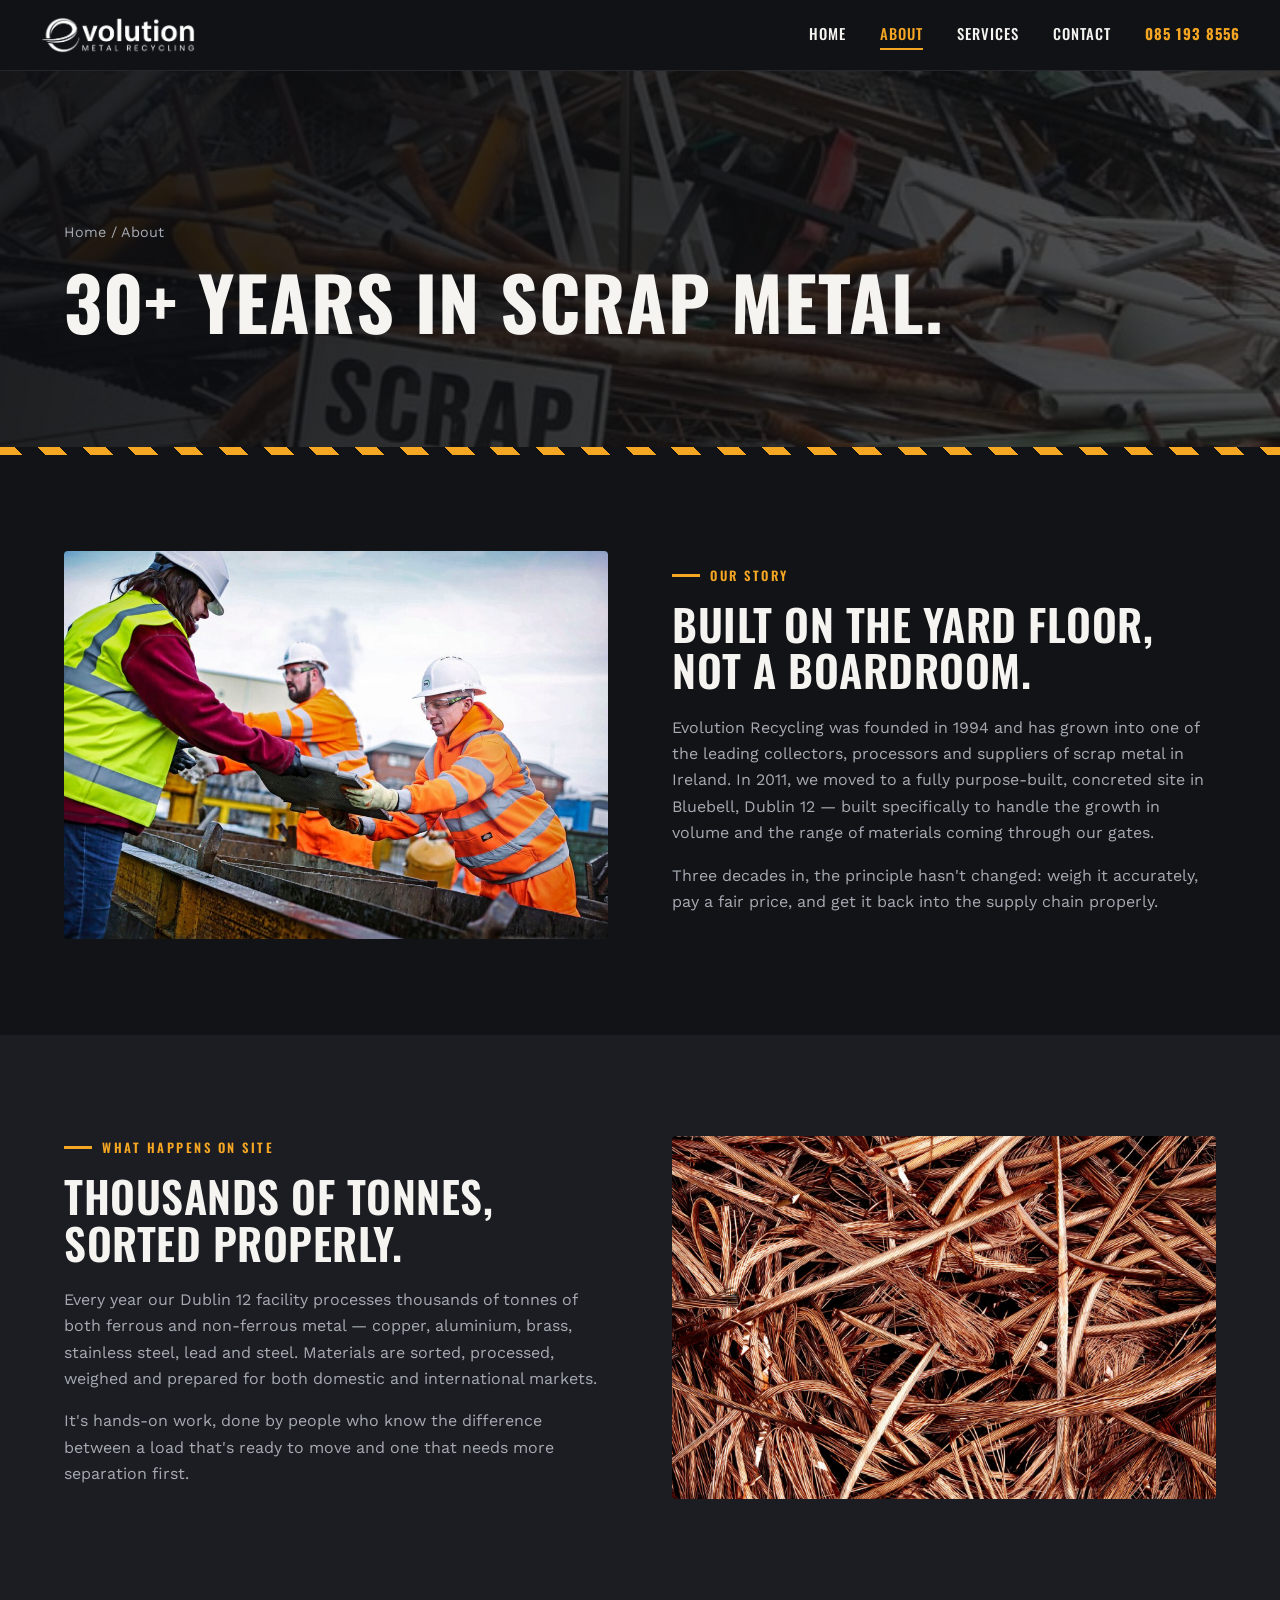
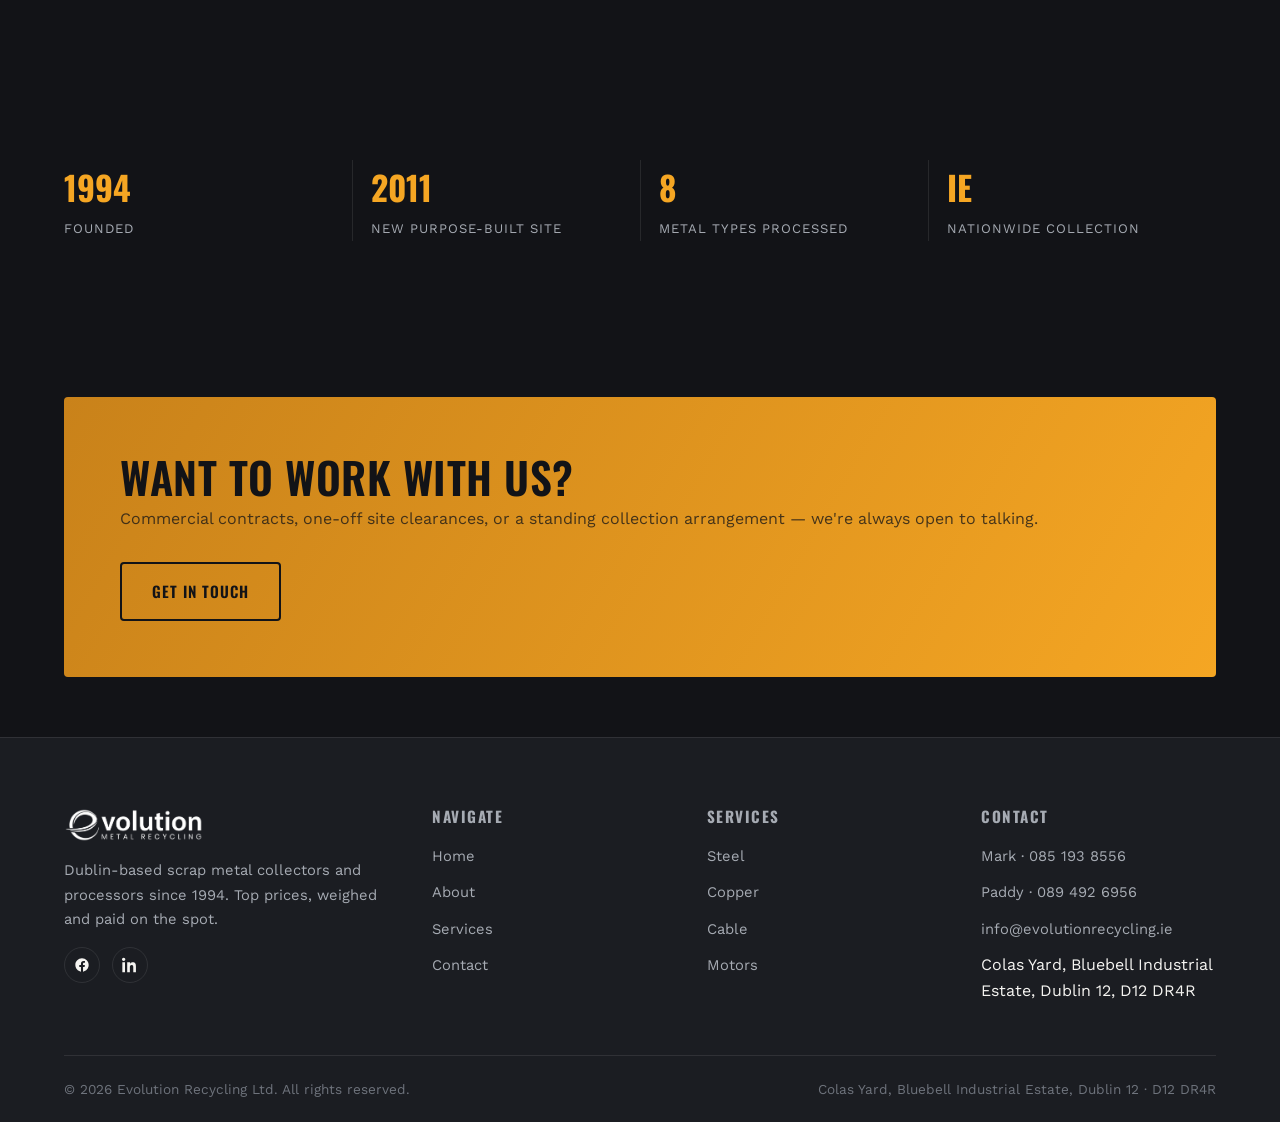
==== about.html @ e6609562 "Initial redesign: bold industrial static site prototype Home, About, Services, Contact pages with ne" ====
<!DOCTYPE html>
<html lang="en-IE">
<head>
<meta charset="UTF-8">
<meta name="viewport" content="width=device-width, initial-scale=1.0">
<title>About Us | Evolution Recycling</title>
<meta name="description" content="Evolution Recycling Ltd — family-run scrap metal collectors and processors trading in Dublin since 1994, now one of Ireland's leading suppliers of scrap metal.">
<link rel="icon" href="assets/favicon.png">
<link rel="preconnect" href="https://fonts.googleapis.com">
<link href="https://fonts.googleapis.com/css2?family=Oswald:wght@500;600;700&family=Work+Sans:wght@400;500;600&display=swap" rel="stylesheet">
<link rel="stylesheet" href="css/styles.css">
</head>
<body>

<header class="site-header">
  <div class="container site-header__inner">
    <a href="index.html" class="logo"><img src="assets/logo-white.png" alt="Evolution Recycling"></a>
    <nav>
      <ul class="nav-links" id="navLinks">
        <li><a href="index.html">Home</a></li>
        <li><a href="about.html" class="active">About</a></li>
        <li><a href="services.html">Services</a></li>
        <li><a href="contact.html">Contact</a></li>
        <li><a href="tel:0851938556" class="nav-phone">085 193 8556</a></li>
      </ul>
    </nav>
    <button class="nav-toggle" id="navToggle" aria-label="Toggle menu"><span></span><span></span><span></span></button>
  </div>
</header>

<section class="page-header">
  <div class="container">
    <p class="breadcrumb"><a href="index.html">Home</a> / About</p>
    <h1>30+ Years in Scrap Metal.</h1>
  </div>
</section>
<div class="hazard-bar"></div>

<section class="section">
  <div class="container">
    <div class="split reveal">
      <div class="split__media"><img src="assets/about-yard.jpg" alt="Evolution Recycling yard, Dublin 12"></div>
      <div>
        <p class="eyebrow">Our Story</p>
        <h2>Built on the Yard Floor, Not a Boardroom.</h2>
        <p>Evolution Recycling was founded in 1994 and has grown into one of the leading collectors, processors and suppliers of scrap metal in Ireland. In 2011, we moved to a fully purpose-built, concreted site in Bluebell, Dublin 12 — built specifically to handle the growth in volume and the range of materials coming through our gates.</p>
        <p>Three decades in, the principle hasn't changed: weigh it accurately, pay a fair price, and get it back into the supply chain properly.</p>
      </div>
    </div>
  </div>
</section>

<section class="section section--alt">
  <div class="container">
    <div class="split reverse reveal">
      <div class="split__media"><img src="assets/about-team.jpg" alt="Evolution Recycling team processing scrap"></div>
      <div>
        <p class="eyebrow">What Happens On Site</p>
        <h2>Thousands of Tonnes, Sorted Properly.</h2>
        <p>Every year our Dublin 12 facility processes thousands of tonnes of both ferrous and non-ferrous metal — copper, aluminium, brass, stainless steel, lead and steel. Materials are sorted, processed, weighed and prepared for both domestic and international markets.</p>
        <p>It's hands-on work, done by people who know the difference between a load that's ready to move and one that needs more separation first.</p>
      </div>
    </div>
  </div>
</section>

<section class="section">
  <div class="container">
    <div class="hero__stats reveal" style="border-top:none;padding-top:0;">
      <div><span class="stat-num">1994</span><span class="stat-label">Founded</span></div>
      <div><span class="stat-num">2011</span><span class="stat-label">New Purpose-Built Site</span></div>
      <div><span class="stat-num">8</span><span class="stat-label">Metal Types Processed</span></div>
      <div><span class="stat-num">IE</span><span class="stat-label">Nationwide Collection</span></div>
    </div>
  </div>
</section>

<section class="section section--tight">
  <div class="container">
    <div class="cta-banner reveal">
      <div>
        <h2>Want to Work With Us?</h2>
        <p>Commercial contracts, one-off site clearances, or a standing collection arrangement — we're always open to talking.</p>
      </div>
      <a href="contact.html" class="btn btn--ghost">Get In Touch</a>
    </div>
  </div>
</section>

<footer class="site-footer">
  <div class="container">
    <div class="footer-grid">
      <div>
        <img src="assets/logo-white.png" alt="Evolution Recycling" style="height:34px;margin-bottom:16px;">
        <p>Dublin-based scrap metal collectors and processors since 1994. Top prices, weighed and paid on the spot.</p>
        <div class="social-row">
          <a href="https://www.facebook.com/profile.php?id=61561684280090" target="_blank" rel="noopener" aria-label="Facebook">
            <svg width="16" height="16" viewBox="0 0 24 24" fill="currentColor"><path d="M22 12.06C22 6.5 17.52 2 12 2S2 6.5 2 12.06c0 5 3.66 9.15 8.44 9.94v-7.03H7.9v-2.91h2.54V9.84c0-2.5 1.49-3.89 3.78-3.89 1.1 0 2.24.2 2.24.2v2.46h-1.26c-1.24 0-1.63.77-1.63 1.56v1.87h2.78l-.44 2.91h-2.34V22c4.78-.79 8.44-4.94 8.44-9.94z"/></svg>
          </a>
          <a href="https://www.linkedin.com/in/mark-o-reilly-64273a1b3/" target="_blank" rel="noopener" aria-label="LinkedIn">
            <svg width="16" height="16" viewBox="0 0 24 24" fill="currentColor"><path d="M4.98 3.5C4.98 4.88 3.94 6 2.5 6S0 4.88 0 3.5 1.04 1 2.5 1s2.48 1.12 2.48 2.5zM.5 8h4V23h-4V8zM8.5 8h3.8v2.06h.05c.53-1 1.83-2.06 3.77-2.06 4.03 0 4.78 2.65 4.78 6.1V23h-4v-7.1c0-1.7-.03-3.88-2.37-3.88-2.37 0-2.73 1.85-2.73 3.76V23h-4V8z"/></svg>
          </a>
        </div>
      </div>
      <div>
        <h4>Navigate</h4>
        <ul class="footer-links">
          <li><a href="index.html">Home</a></li>
          <li><a href="about.html">About</a></li>
          <li><a href="services.html">Services</a></li>
          <li><a href="contact.html">Contact</a></li>
        </ul>
      </div>
      <div>
        <h4>Services</h4>
        <ul class="footer-links">
          <li><a href="services.html#steel">Steel</a></li>
          <li><a href="services.html#copper">Copper</a></li>
          <li><a href="services.html#cable">Cable</a></li>
          <li><a href="services.html#motors">Motors</a></li>
        </ul>
      </div>
      <div>
        <h4>Contact</h4>
        <ul class="footer-links">
          <li><a href="tel:0851938556">Mark · 085 193 8556</a></li>
          <li><a href="tel:0894926956">Paddy · 089 492 6956</a></li>
          <li><a href="mailto:info@evolutionrecycling.ie">info@evolutionrecycling.ie</a></li>
          <li><span>Colas Yard, Bluebell Industrial Estate, Dublin 12, D12 DR4R</span></li>
        </ul>
      </div>
    </div>
    <div class="footer-bottom">
      <span>&copy; <span id="year"></span> Evolution Recycling Ltd. All rights reserved.</span>
      <span>Colas Yard, Bluebell Industrial Estate, Dublin 12 &middot; D12 DR4R</span>
    </div>
  </div>
</footer>

<script src="js/main.js"></script>
</body>
</html>
---- css/styles.css ----
/* ===========================================================
   Evolution Recycling — stylesheet
   Brand: charcoal #15161A · hazard amber #F5A623 · copper #C9703B
          off-white #F4F2EE
   =========================================================== */

:root {
  --ink:         #121317;
  --ink-2:       #1B1D22;
  --ink-3:       #23262C;
  --steel-line:  rgba(255,255,255,.09);
  --amber:       #F5A623;
  --amber-dark:  #C9821A;
  --copper:      #C9703B;
  --white:       #F5F4F1;
  --muted:       #A6ABB3;
  --muted-dark:  #6E737C;
  --shadow:      0 18px 50px rgba(0,0,0,.35);
  --radius:      4px;
  --maxw:        1200px;
}

* { box-sizing: border-box; }

html { scroll-behavior: smooth; scroll-padding-top: 84px; }

body {
  margin: 0;
  font-family: 'Work Sans', system-ui, -apple-system, Segoe UI, Roboto, sans-serif;
  color: var(--white);
  background: var(--ink);
  line-height: 1.65;
  -webkit-font-smoothing: antialiased;
}

h1, h2, h3, h4 {
  font-family: 'Oswald', system-ui, sans-serif;
  text-transform: uppercase;
  color: var(--white);
  line-height: 1.08;
  letter-spacing: .5px;
  margin: 0 0 .5em;
}

h1 { font-size: clamp(2.4rem, 6vw, 4.6rem); font-weight: 700; letter-spacing: 1px; }
h2 { font-size: clamp(1.9rem, 4vw, 2.7rem); font-weight: 600; }
h3 { font-size: 1.25rem; font-weight: 600; }
p  { margin: 0 0 1rem; color: var(--muted); }
a  { color: var(--amber); text-decoration: none; }
img { max-width: 100%; display: block; }

.container { width: 100%; max-width: var(--maxw); margin: 0 auto; padding: 0 24px; }
.section   { padding: 96px 0; }
.section--tight { padding: 60px 0; }
.section--alt { background: var(--ink-2); }

.eyebrow {
  display: inline-flex;
  align-items: center;
  gap: 10px;
  font-family: 'Oswald', sans-serif;
  font-size: .8rem;
  font-weight: 600;
  letter-spacing: 2.5px;
  text-transform: uppercase;
  color: var(--amber);
  margin-bottom: 14px;
}
.eyebrow::before {
  content: '';
  width: 28px;
  height: 3px;
  background: var(--amber);
}

.lede { font-size: 1.1rem; max-width: 640px; }
.center { text-align: center; margin-left: auto; margin-right: auto; }

/* Hazard stripe divider */
.hazard-bar {
  height: 8px;
  background: repeating-linear-gradient(45deg, var(--amber) 0 16px, var(--ink) 16px 32px);
}

/* Buttons */
.btn {
  display: inline-flex;
  align-items: center;
  gap: 8px;
  font-family: 'Oswald', sans-serif;
  font-weight: 600;
  font-size: .95rem;
  letter-spacing: 1px;
  text-transform: uppercase;
  padding: 15px 30px;
  border-radius: var(--radius);
  border: 2px solid transparent;
  cursor: pointer;
  transition: transform .15s ease, background .2s ease, color .2s ease, border-color .2s ease;
}
.btn:hover { transform: translateY(-2px); }
.btn--amber { background: var(--amber); color: var(--ink); }
.btn--amber:hover { background: var(--amber-dark); }
.btn--ghost { background: transparent; color: var(--white); border-color: var(--steel-line); }
.btn--ghost:hover { border-color: var(--amber); color: var(--amber); }
.btn--block { width: 100%; justify-content: center; }

/* ===== Header ===== */
.site-header {
  position: sticky;
  top: 0;
  z-index: 100;
  background: rgba(18,19,23,.92);
  backdrop-filter: blur(10px);
  border-bottom: 1px solid var(--steel-line);
}
.site-header__inner {
  display: flex;
  align-items: center;
  justify-content: space-between;
  padding: 16px 0;
}
.logo img { height: 38px; width: auto; }
.nav-links {
  display: flex;
  align-items: center;
  gap: 34px;
  list-style: none;
  margin: 0;
  padding: 0;
}
.nav-links a {
  color: var(--white);
  font-family: 'Oswald', sans-serif;
  font-size: .92rem;
  font-weight: 500;
  letter-spacing: 1px;
  text-transform: uppercase;
  position: relative;
  padding-bottom: 4px;
}
.nav-links a:hover, .nav-links a.active { color: var(--amber); }
.nav-links a.active::after {
  content: '';
  position: absolute;
  left: 0; bottom: -2px;
  width: 100%; height: 2px;
  background: var(--amber);
}
.nav-phone {
  display: flex;
  align-items: center;
  gap: 8px;
  color: var(--amber) !important;
  font-weight: 700 !important;
}
.nav-toggle {
  display: none;
  flex-direction: column;
  gap: 5px;
  background: none;
  border: none;
  cursor: pointer;
  padding: 6px;
}
.nav-toggle span { width: 26px; height: 2px; background: var(--white); display: block; }

/* ===== Hero ===== */
.hero {
  position: relative;
  min-height: 86vh;
  display: flex;
  align-items: center;
  background: linear-gradient(100deg, rgba(12,13,16,.95) 30%, rgba(12,13,16,.55) 75%), url('../assets/hero-copper.jpg') center/cover no-repeat;
}
.hero__content { max-width: 720px; }
.hero p.lede { color: #D8D6D1; }
.hero__ctas { display: flex; gap: 16px; flex-wrap: wrap; margin-top: 28px; }
.hero__stats {
  display: grid;
  grid-template-columns: repeat(4, 1fr);
  gap: 0;
  margin-top: 64px;
  border-top: 1px solid var(--steel-line);
  padding-top: 28px;
}
.hero__stats div { border-left: 1px solid var(--steel-line); padding-left: 18px; }
.hero__stats div:first-child { border-left: none; padding-left: 0; }
.stat-num { font-family: 'Oswald', sans-serif; font-size: 2.1rem; font-weight: 700; color: var(--amber); display: block; }
.stat-label { font-size: .82rem; color: var(--muted); text-transform: uppercase; letter-spacing: 1px; }

/* ===== Feature / process cards ===== */
.feature-grid {
  display: grid;
  grid-template-columns: repeat(4, 1fr);
  gap: 28px;
  margin-top: 50px;
}
.feature-card {
  background: var(--ink-2);
  border: 1px solid var(--steel-line);
  border-radius: var(--radius);
  padding: 30px 26px;
}
.feature-card__icon {
  width: 48px; height: 48px;
  display: flex; align-items: center; justify-content: center;
  background: rgba(245,166,35,.12);
  border-radius: var(--radius);
  margin-bottom: 18px;
  color: var(--amber);
}
.feature-card h3 { text-transform: none; letter-spacing: 0; margin-bottom: 8px; }
.feature-card p { font-size: .95rem; margin: 0; }

/* ===== Service cards ===== */
.service-grid {
  display: grid;
  grid-template-columns: repeat(4, 1fr);
  gap: 24px;
  margin-top: 50px;
}
.service-card {
  position: relative;
  border-radius: var(--radius);
  overflow: hidden;
  aspect-ratio: 4/5;
  border: 1px solid var(--steel-line);
}
.service-card img { width: 100%; height: 100%; object-fit: cover; transition: transform .4s ease; }
.service-card:hover img { transform: scale(1.07); }
.service-card__overlay {
  position: absolute; inset: 0;
  background: linear-gradient(180deg, rgba(18,19,23,0) 35%, rgba(18,19,23,.95) 100%);
  display: flex; flex-direction: column; justify-content: flex-end;
  padding: 20px;
}
.service-card__overlay h3 { margin: 0; font-size: 1.05rem; }
.service-card__overlay span { color: var(--amber); font-size: .8rem; text-transform: uppercase; letter-spacing: 1px; font-family: 'Oswald', sans-serif; }

/* Detailed service rows (services page) */
.service-row {
  display: grid;
  grid-template-columns: 1fr 1fr;
  gap: 56px;
  align-items: center;
  padding: 56px 0;
  border-bottom: 1px solid var(--steel-line);
}
.service-row:last-child { border-bottom: none; }
.service-row__media { border-radius: var(--radius); overflow: hidden; aspect-ratio: 5/4; }
.service-row__media img { width: 100%; height: 100%; object-fit: cover; }
.service-row__num { font-family: 'Oswald', sans-serif; color: var(--amber); font-weight: 700; font-size: 1rem; letter-spacing: 2px; }
.tag-list { display: flex; flex-wrap: wrap; gap: 10px; margin: 18px 0; padding: 0; list-style: none; }
.tag-list li {
  background: var(--ink-3);
  border: 1px solid var(--steel-line);
  padding: 6px 14px;
  font-size: .85rem;
  border-radius: 999px;
  color: var(--white);
}
.service-row.reverse .service-row__media { order: 2; }

/* ===== Split / about teaser ===== */
.split {
  display: grid;
  grid-template-columns: 1fr 1fr;
  gap: 64px;
  align-items: center;
}
.split__media { border-radius: var(--radius); overflow: hidden; }
.split__media img { width: 100%; }
.split.reverse .split__media { order: 2; }

/* ===== CTA banner ===== */
.cta-banner {
  background: linear-gradient(120deg, var(--amber-dark), var(--amber));
  color: var(--ink);
  border-radius: var(--radius);
  padding: 56px;
  display: flex;
  align-items: center;
  justify-content: space-between;
  gap: 30px;
  flex-wrap: wrap;
}
.cta-banner h2 { color: var(--ink); margin: 0; }
.cta-banner p { color: rgba(18,19,23,.75); margin: 6px 0 0; }
.cta-banner .btn--ghost { border-color: var(--ink); color: var(--ink); }
.cta-banner .btn--ghost:hover { background: var(--ink); color: var(--amber); }

/* ===== Footer ===== */
.site-footer { background: var(--ink-2); border-top: 1px solid var(--steel-line); padding-top: 70px; }
.footer-grid {
  display: grid;
  grid-template-columns: 1.4fr 1fr 1fr 1fr;
  gap: 40px;
  padding-bottom: 50px;
}
.footer-grid h4 { font-size: .95rem; letter-spacing: 1.5px; color: var(--muted); margin-bottom: 18px; }
.footer-grid p { font-size: .92rem; }
.footer-links { list-style: none; padding: 0; margin: 0; display: flex; flex-direction: column; gap: 10px; }
.footer-links a { color: var(--muted); font-size: .92rem; }
.footer-links a:hover { color: var(--amber); }
.social-row { display: flex; gap: 12px; margin-top: 16px; }
.social-row a {
  width: 36px; height: 36px;
  display: flex; align-items: center; justify-content: center;
  border: 1px solid var(--steel-line);
  border-radius: 50%;
  color: var(--white);
}
.social-row a:hover { border-color: var(--amber); color: var(--amber); }
.footer-bottom {
  border-top: 1px solid var(--steel-line);
  padding: 22px 0;
  display: flex;
  justify-content: space-between;
  font-size: .85rem;
  color: var(--muted-dark);
  flex-wrap: wrap;
  gap: 10px;
}

/* ===== Page header (sub-pages) ===== */
.page-header {
  background: linear-gradient(100deg, rgba(12,13,16,.92), rgba(12,13,16,.7)), url('../assets/scrap-sign.jpg') center/cover;
  padding: 150px 0 70px;
}
.breadcrumb { color: var(--muted); font-size: .9rem; }
.breadcrumb a { color: var(--muted); }
.breadcrumb a:hover { color: var(--amber); }

/* ===== Contact page ===== */
.contact-grid { display: grid; grid-template-columns: 1fr 1.2fr; gap: 56px; }
.contact-card {
  background: var(--ink-2);
  border: 1px solid var(--steel-line);
  border-radius: var(--radius);
  padding: 34px;
  margin-bottom: 20px;
}
.contact-card__row { display: flex; gap: 16px; align-items: flex-start; margin-bottom: 22px; }
.contact-card__row:last-child { margin-bottom: 0; }
.contact-card__icon { color: var(--amber); flex-shrink: 0; margin-top: 3px; }
.contact-card__row strong { display: block; color: var(--white); margin-bottom: 2px; }
.contact-card__row a, .contact-card__row span { color: var(--muted); font-size: .95rem; }
.contact-card__row a:hover { color: var(--amber); }

.form-field { margin-bottom: 20px; }
.form-field label { display: block; font-size: .85rem; text-transform: uppercase; letter-spacing: 1px; color: var(--muted); margin-bottom: 8px; font-family: 'Oswald', sans-serif; }
.form-field input, .form-field textarea {
  width: 100%;
  background: var(--ink-3);
  border: 1px solid var(--steel-line);
  border-radius: var(--radius);
  padding: 14px 16px;
  color: var(--white);
  font-family: inherit;
  font-size: .98rem;
}
.form-field input:focus, .form-field textarea:focus { outline: none; border-color: var(--amber); }
.map-frame { border-radius: var(--radius); overflow: hidden; border: 1px solid var(--steel-line); margin-top: 28px; }
.map-frame iframe { width: 100%; height: 320px; border: 0; display: block; filter: grayscale(.3) contrast(1.1); }

/* ===== Reveal animation ===== */
.reveal { opacity: 0; transform: translateY(24px); transition: opacity .6s ease, transform .6s ease; }
.reveal.in { opacity: 1; transform: translateY(0); }

/* ===== Responsive ===== */
@media (max-width: 980px) {
  .hero__stats, .feature-grid, .service-grid { grid-template-columns: repeat(2, 1fr); gap: 18px; }
  .footer-grid { grid-template-columns: 1fr 1fr; gap: 32px; }
  .split, .service-row, .contact-grid { grid-template-columns: 1fr; gap: 32px; }
  .split.reverse .split__media, .service-row.reverse .service-row__media { order: 0; }
  .cta-banner { padding: 36px; }
}

@media (max-width: 720px) {
  .nav-links {
    position: fixed;
    top: 73px; left: 0; right: 0;
    background: var(--ink-2);
    border-bottom: 1px solid var(--steel-line);
    flex-direction: column;
    align-items: flex-start;
    padding: 24px;
    gap: 20px;
    transform: translateY(-20px);
    opacity: 0;
    visibility: hidden;
    transition: transform .25s ease, opacity .25s ease, visibility .25s;
  }
  .nav-links.open { transform: translateY(0); opacity: 1; visibility: visible; }
  .nav-toggle { display: flex; }
  .hero { min-height: auto; padding: 140px 0 70px; }
  .hero__stats, .feature-grid, .service-grid { grid-template-columns: 1fr; }
  .footer-grid { grid-template-columns: 1fr; }
  section.section { padding: 64px 0; }
  .cta-banner { flex-direction: column; align-items: flex-start; }
}
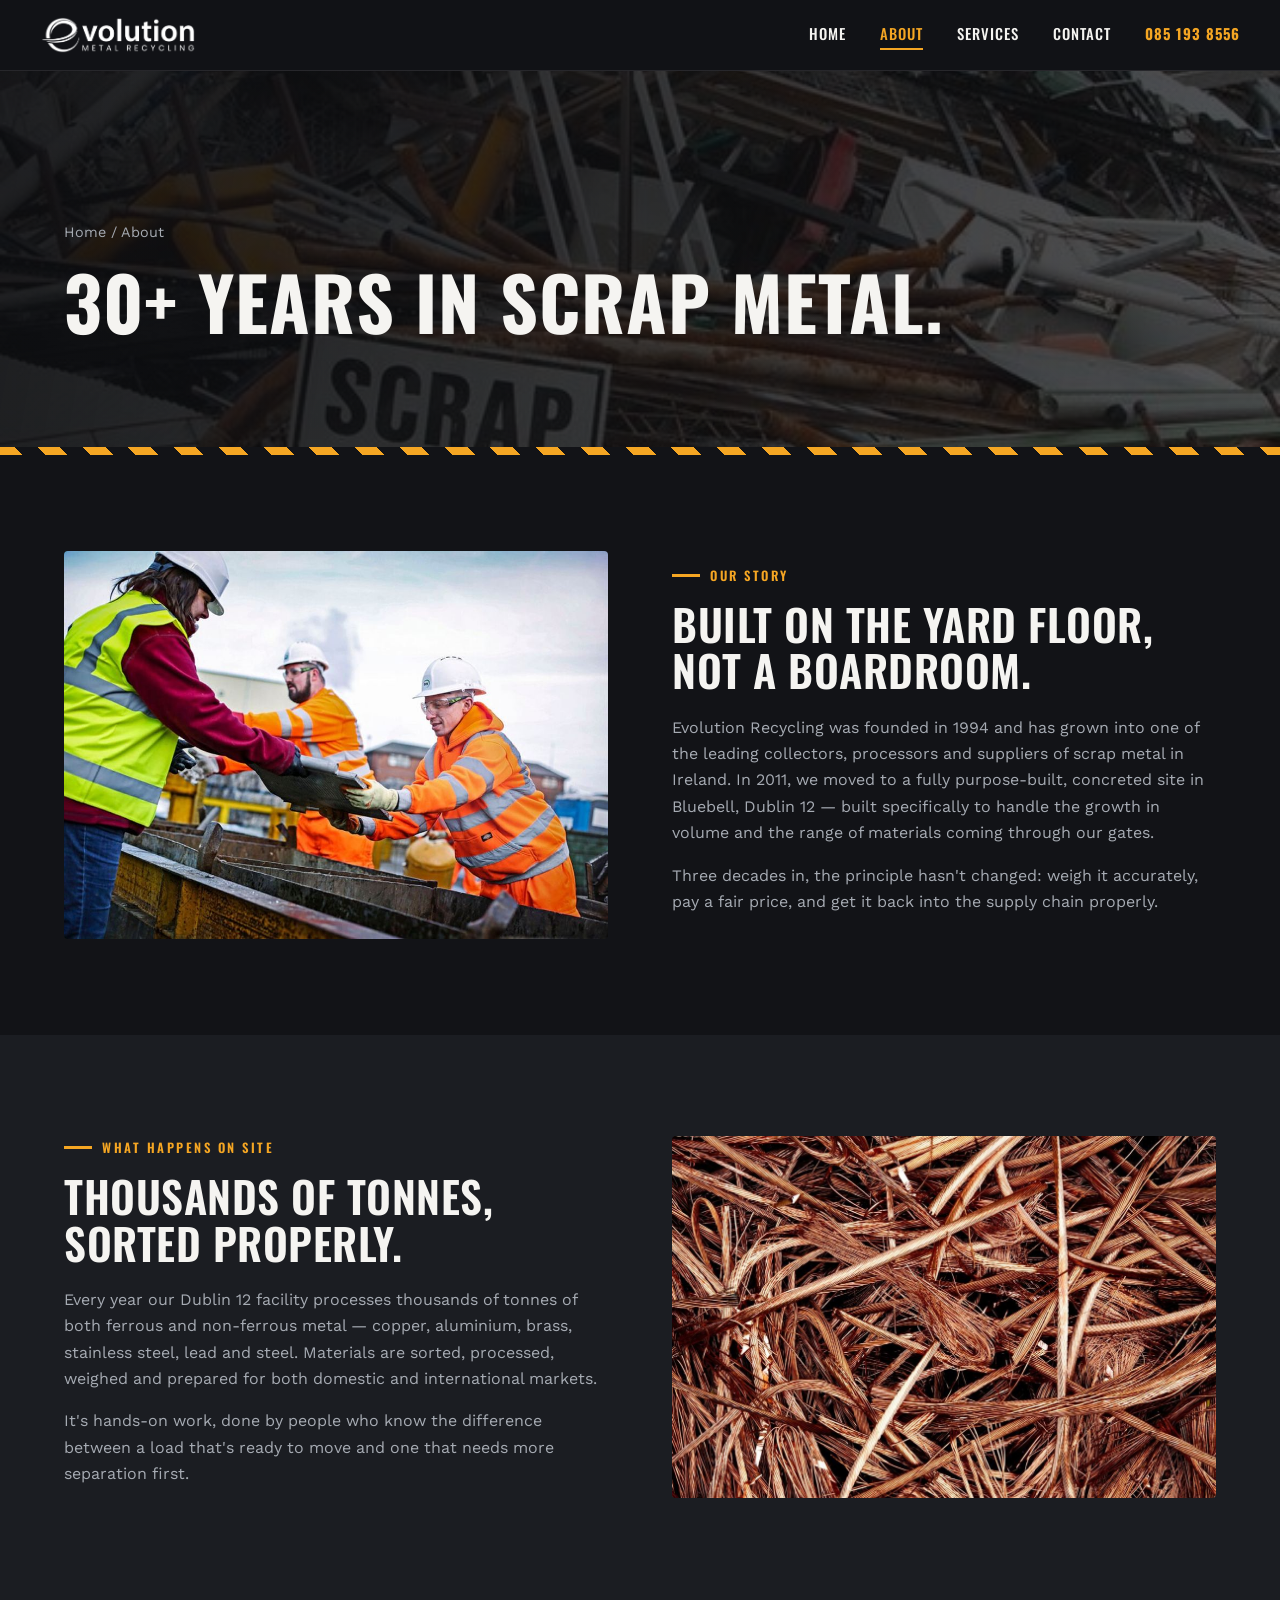
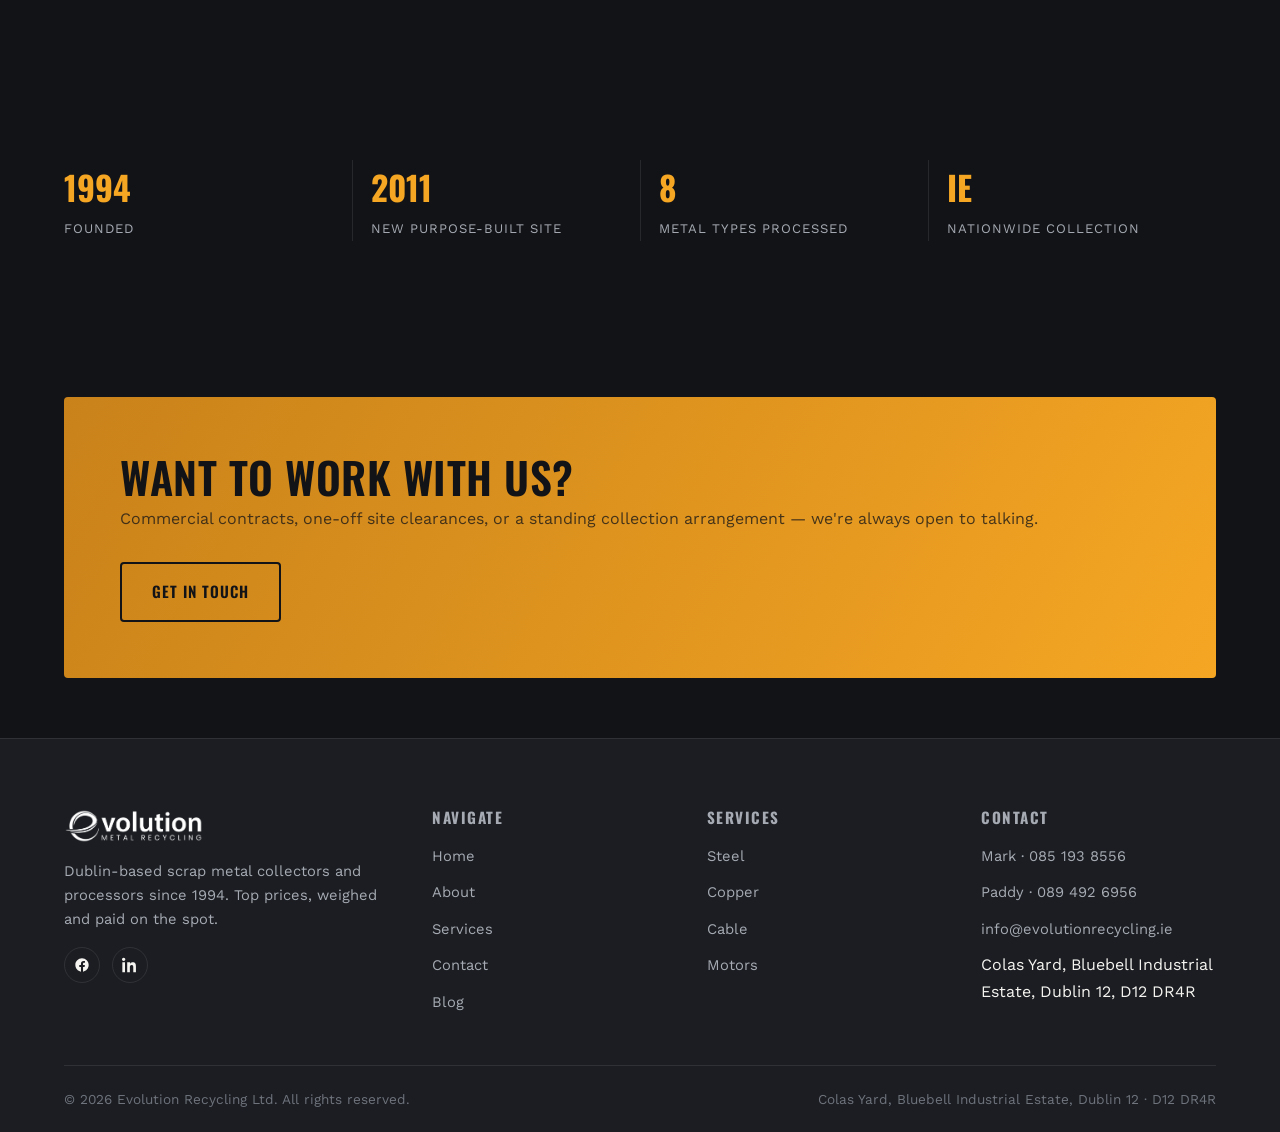
==== commit 518a107f: "Add blog, technical SEO, and image optimization - New blog system (index + 3 starter posts), linked " ====
--- a/about.html
+++ b/about.html
@@ -9,6 +9,40 @@
 <link rel="preconnect" href="https://fonts.googleapis.com">
 <link href="https://fonts.googleapis.com/css2?family=Oswald:wght@500;600;700&family=Work+Sans:wght@400;500;600&display=swap" rel="stylesheet">
 <link rel="stylesheet" href="css/styles.css">
+<link rel="canonical" href="https://www.evolutionrecycling.ie/about.html">
+<link rel="apple-touch-icon" href="assets/favicon.png">
+<meta property="og:type" content="website">
+<meta property="og:title" content="About Us | Evolution Recycling">
+<meta property="og:description" content="Evolution Recycling Ltd — family-run scrap metal collectors and processors trading in Dublin since 1994, now one of Ireland's leading suppliers of scrap metal.">
+<meta property="og:image" content="https://www.evolutionrecycling.ie/assets/about-team.jpg">
+<meta property="og:url" content="https://www.evolutionrecycling.ie/about.html">
+<meta name="twitter:card" content="summary_large_image">
+<meta name="twitter:title" content="About Us | Evolution Recycling">
+<meta name="twitter:description" content="Evolution Recycling Ltd — family-run scrap metal collectors and processors trading in Dublin since 1994, now one of Ireland's leading suppliers of scrap metal.">
+<meta name="twitter:image" content="https://www.evolutionrecycling.ie/assets/about-team.jpg">
+<script type="application/ld+json">
+{
+  "@context": "https://schema.org",
+  "@type": "LocalBusiness",
+  "name": "Evolution Recycling",
+  "image": "https://www.evolutionrecycling.ie/assets/hero-copper.jpg",
+  "url": "https://www.evolutionrecycling.ie/",
+  "telephone": "+353851938556",
+  "email": "info@evolutionrecycling.ie",
+  "address": {
+    "@type": "PostalAddress",
+    "streetAddress": "Colas Yard, Bluebell Industrial Estate",
+    "addressLocality": "Dublin",
+    "addressRegion": "Dublin 12",
+    "postalCode": "D12 DR4R",
+    "addressCountry": "IE"
+  },
+  "sameAs": [
+    "https://www.facebook.com/profile.php?id=61561684280090",
+    "https://www.linkedin.com/in/mark-o-reilly-64273a1b3/"
+  ]
+}
+</script>
 </head>
 <body>
 
@@ -109,6 +143,7 @@
           <li><a href="about.html">About</a></li>
           <li><a href="services.html">Services</a></li>
           <li><a href="contact.html">Contact</a></li>
+          <li><a href="blog.html">Blog</a></li>
         </ul>
       </div>
       <div>
--- a/css/styles.css
+++ b/css/styles.css
@@ -364,13 +364,62 @@
 .map-frame { border-radius: var(--radius); overflow: hidden; border: 1px solid var(--steel-line); margin-top: 28px; }
 .map-frame iframe { width: 100%; height: 320px; border: 0; display: block; filter: grayscale(.3) contrast(1.1); }
 
+/* ===== Blog index ===== */
+.blog-grid {
+  display: grid;
+  grid-template-columns: repeat(3, 1fr);
+  gap: 28px;
+  margin-top: 50px;
+}
+.blog-card {
+  background: var(--ink-2);
+  border: 1px solid var(--steel-line);
+  border-radius: var(--radius);
+  overflow: hidden;
+  display: flex;
+  flex-direction: column;
+}
+.blog-card__media { aspect-ratio: 16/10; overflow: hidden; }
+.blog-card__media img { width: 100%; height: 100%; object-fit: cover; }
+.blog-card__body { padding: 26px; display: flex; flex-direction: column; flex: 1; }
+.blog-card__date {
+  font-family: 'Oswald', sans-serif;
+  font-size: .78rem;
+  letter-spacing: 1.5px;
+  text-transform: uppercase;
+  color: var(--amber);
+  margin-bottom: 10px;
+}
+.blog-card h3 { text-transform: none; letter-spacing: 0; font-size: 1.15rem; margin-bottom: 10px; }
+.blog-card p { font-size: .92rem; flex: 1; }
+.blog-card .btn { margin-top: 16px; align-self: flex-start; }
+
+/* ===== Article (blog post) ===== */
+.article { max-width: 740px; margin: 0 auto; }
+.article__meta {
+  display: flex;
+  gap: 16px;
+  align-items: center;
+  color: var(--muted);
+  font-size: .9rem;
+  margin: 18px 0 30px;
+}
+.article__media { border-radius: var(--radius); overflow: hidden; margin-bottom: 44px; }
+.article__media img { width: 100%; display: block; }
+.article h2 { margin-top: 1.7em; font-size: 1.6rem; }
+.article p, .article li { color: var(--muted); font-size: 1.08rem; }
+.article ul, .article ol { padding-left: 1.3em; margin-bottom: 1.3em; }
+.article li { margin-bottom: .5em; }
+.article strong { color: var(--white); }
+.article__footer-cta { margin-top: 56px; }
+
 /* ===== Reveal animation ===== */
 .reveal { opacity: 0; transform: translateY(24px); transition: opacity .6s ease, transform .6s ease; }
 .reveal.in { opacity: 1; transform: translateY(0); }
 
 /* ===== Responsive ===== */
 @media (max-width: 980px) {
-  .hero__stats, .feature-grid, .service-grid { grid-template-columns: repeat(2, 1fr); gap: 18px; }
+  .hero__stats, .feature-grid, .service-grid, .blog-grid { grid-template-columns: repeat(2, 1fr); gap: 18px; }
   .footer-grid { grid-template-columns: 1fr 1fr; gap: 32px; }
   .split, .service-row, .contact-grid { grid-template-columns: 1fr; gap: 32px; }
   .split.reverse .split__media, .service-row.reverse .service-row__media { order: 0; }
@@ -395,7 +444,7 @@
   .nav-links.open { transform: translateY(0); opacity: 1; visibility: visible; }
   .nav-toggle { display: flex; }
   .hero { min-height: auto; padding: 140px 0 70px; }
-  .hero__stats, .feature-grid, .service-grid { grid-template-columns: 1fr; }
+  .hero__stats, .feature-grid, .service-grid, .blog-grid { grid-template-columns: 1fr; }
   .footer-grid { grid-template-columns: 1fr; }
   section.section { padding: 64px 0; }
   .cta-banner { flex-direction: column; align-items: flex-start; }
